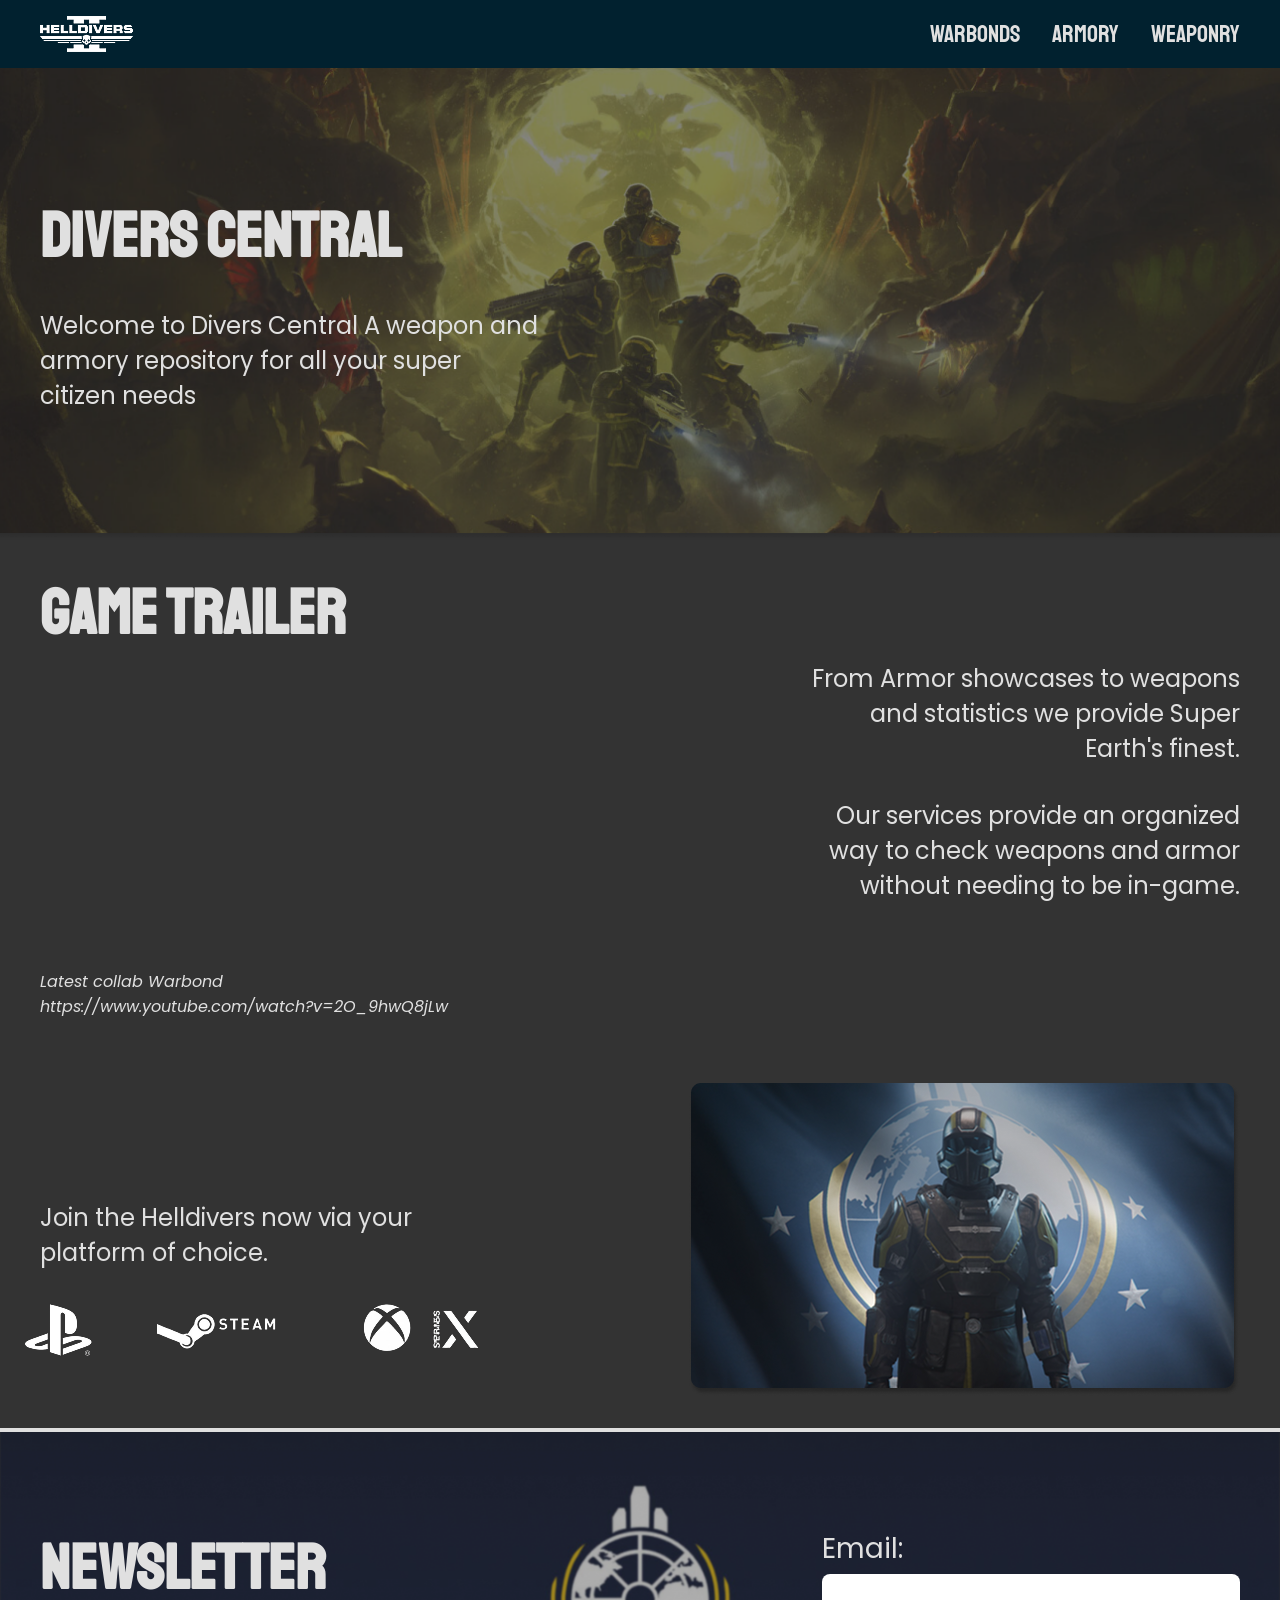
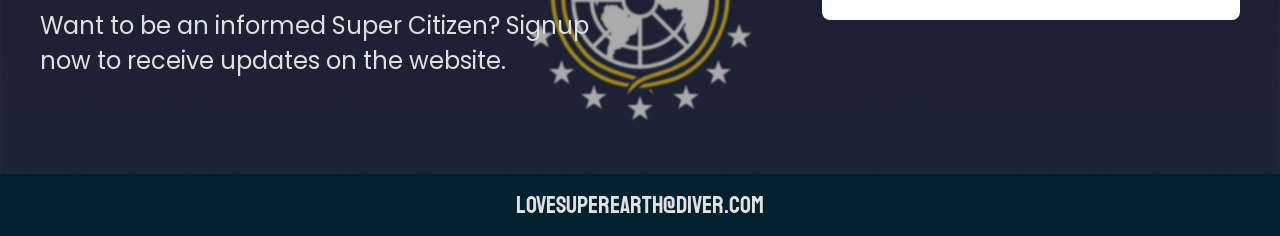
==== index.html @ d5bca403 "feat: index.html" ====
<!doctype html>
<html lang="en">
  <head>
    <meta charset="UTF-8" />
    <meta http-equiv="X-UA-Compatible" content="IE=edge" />
    <meta name="viewport" content="width=device-width, initial-scale=1" />
    <title>Divers Central</title>
    <link rel="stylesheet" href="./css/styles.css" />
  </head>
  <body>
    <header class="header">
      <div class="header__container">
        <img class="header__logo" src="./img/logo.png" />
        <nav class="header__nav">
          <ul class="header__list">
            <li class="header__list-item">
              <a class="header__link" href="./warbonds">WARBONDS</a>
            </li>
            <li class="header__list-item">
              <a class="header__link" href="./armory">ARMORY</a>
            </li>
            <li class="header__list-item">
              <a class="header__link" href="./weaponry">WEAPONRY</a>
            </li>
          </ul>
        </nav>
      </div>
    </header>
    <main class="main">
      <section class="hero">
        <div class="hero__container">
          <div class="hero__text">
            <h1 class="hero__heading">DIVERS CENTRAL</h1>
            <p class="hero__description">
              Welcome to Divers Central A weapon and armory repository for all your super citizen needs
            </p>
          </div>
        </div>
      </section>
      <section class="trailer">
        <div class="trailer__container">
          <h2 class="trailer__heading">GAME TRAILER</h2>
          <figure class="trailer__figure">
            <iframe
              class="trailer__iframe"
              width="550"
              height="300"
              src="https://www.youtube.com/embed/2O_9hwQ8jLw?si=bhLtDouCb4Htl7Zl"
              title="YouTube video player"
              frameborder="0"
              allow="accelerometer; autoplay; clipboard-write; encrypted-media; gyroscope; picture-in-picture; web-share"
              referrerpolicy="strict-origin-when-cross-origin"
              allowfullscreen
            ></iframe>
            <figcaption class="trailer__caption">
              <p class="trailer__text">
                From Armor showcases to weapons and statistics we provide Super Earth's finest.
              </p>
              <p class="trailer__text">
                Our services provide an organized way to check weapons and armor without needing to be in-game.
              </p>
            </figcaption>
          </figure>
          <div class="trailer__description">
            Latest collab Warbond<br />
            <a
              class="trailer__link"
              href="https://www.youtube.com/watch?v=2O_9hwQ8jLw"
              target="_blank"
              rel="noreferrer"
            >
              https://www.youtube.com/watch?v=2O_9hwQ8jLw
            </a>
          </div>
        </div>
      </section>
      <section class="platform">
        <div class="platform__container">
          <figure class="platform__figure">
            <img class="platform__image" src="./img/john-helldiver.png" alt="John Helldivers" />
            <figcaption class="platform__figcaption">
              <p class="platform__text">Join the Helldivers now via your platform of choice.</p>
              <ul class="platform__list">
                <li class="platform__list-item">
                  <a class="platform__link" href="https://www.playstation.com/en-ph/games/helldivers-2"
                    ><img class="platform__icon" src="./img/dc-ps-logo.png" alt="playstation-logo"
                  /></a>
                </li>
                <li class="platform__list-item">
                  <a class="platform__link" href="https://store.steampowered.com/app/553850/HELLDIVERS_2"
                    ><img class="platform__icon" src="./img/dc-steam-logo.png" alt="playstation-logo"
                  /></a>
                </li>
                <li class="platform__list-item">
                  <a class="platform__link" href="https://www.playstation.com/en-ph/games/helldivers-2"
                    ><img class="platform__icon" src="./img/xbox-logo.png" alt="xbox-logo"
                  /></a>
                </li>
              </ul>
            </figcaption>
          </figure>
        </div>
      </section>
      <section class="newsletter">
        <div class="newsletter__container">
          <div class="newsletter__description">
            <h2 class="newsletter__heading">NEWSLETTER</h2>
            <p class="newsletter__description">
              Want to be an informed Super Citizen? Signup now to receive updates on the website.
            </p>
          </div>
          <form class="newsletter__form">
            <div class="newsletter__field">
              <label class="newsletter__label" for="email">Email: </label>
              <input id="email" class="newsletter__input" />
            </div>
          </form>
        </div>
      </section>
    </main>
    <footer class="footer">
      <div class="footer__container">
        <a class="footer__link" href="mailto:lovesuperearth@diver.com">LOVESUPEREARTH@DIVER.COM</a>
      </div>
    </footer>
  </body>
</html>
---- css/styles.css ----
@import url("https://fonts.googleapis.com/css2?family=Poppins:ital,wght@0,100;0,200;0,300;0,400;0,500;0,600;0,700;0,800;0,900;1,100;1,200;1,300;1,400;1,500;1,600;1,700;1,800;1,900&family=Staatliches&display=swap");

:root {
  --color-helldiverblack-bg: #222323;
  --color-helldivergray: #333333;
  --color-helldiverlightgray: #555555;
  --color-superearthwhite: #e0e0e0;
  --color-superearthblue: #01212f;
  --font-poppins: "Poppins", sans-serif;
  --font-staatliches: "Staatliches", sans-serif;
  --max-width: 1200px;
}

* {
  padding: 0;
  margin: 0;
  gap: 0;
  box-sizing: border-box;
  font-family: var(--font-poppins);
}

body {
  display: flex;
  flex-direction: column;
  align-items: center;
  background-color: var(--color-helldivergray);
}

li {
  list-style-type: none;
}

a {
  text-decoration: none;
  color: inherit;
}

.header {
  display: flex;
  background-color: var(--color-superearthblue);
  color: var(--color-superearthwhite);
  width: 100%;
  justify-content: center;
  align-items: center;
  padding: 1rem 2rem;
}

.header__container {
  display: flex;
  justify-content: space-between;
  width: 100%;
  max-width: var(--max-width);
  align-items: center;
}

.header__list {
  display: flex;
  gap: 2rem;
}

.header__link {
  font-family: var(--font-staatliches);
  font-size: 24px;
}

.main {
  background-color: var(--color-helldivergray);
  color: var(--color-superearthwhite);
  width: 100%;
  display: flex;
  flex-direction: column;
  align-items: center;
}

.hero {
  display: flex;
  color: var(--color-superearthwhite);
  background-image: url("../img/dc-lp-hero.png");
  background-repeat: no-repeat;
  width: 100%;
  padding: 8rem 2rem;
  object-fit: cover;
  background-position: center;
  display: flex;
  justify-content: center;
  align-items: center;
  background-size: cover;
}

.hero__container {
  width: 100%;
  display: flex;
  max-width: var(--max-width);
}

.hero__text {
  display: flex;
  flex-direction: column;
  gap: 2rem;
  width: 100%;
}

.hero__heading {
  font-size: 64px;
  font-family: var(--font-staatliches);
  width: 100%;
}

.hero__description {
  font-size: 24px;
  font-family: var(--font-poppins);
  width: 100%;
  max-width: 500px;
}

.trailer {
  display: flex;
  justify-content: center;
  align-items: center;
  background-color: var(--color-helldivergray);
  color: var(--color-superearthwhite);
  width: 100%;
  padding: 2rem;
}

.trailer__container {
  display: flex;
  flex-direction: column;
  width: 100%;
  max-width: var(--max-width);
  gap: 0.5rem;
}

.trailer__heading {
  font-size: 64px;
  font-family: var(--font-staatliches);
}

.trailer__figure {
  display: flex;
  gap: 4rem;
  justify-content: space-between;
}

.trailer__iframe {
  border-radius: 0.5rem;
}

.trailer__caption {
  font-family: var(--font-poppins);
  font-size: 24px;
  gap: 2rem;
  display: flex;
  flex-direction: column;
  max-width: 450px;
}

.trailer__text {
  text-align: right;
}

.trailer__description {
  font-style: italic;
  font-family: var(--font-poppins);
}

.platform {
  width: 100%;
  display: flex;
  justify-content: center;
  align-items: center;
  padding: 2rem;
}

.platform__container {
  width: 100%;
  display: flex;
  justify-content: center;
  max-width: var(--max-width);
}

.platform__figure {
  display: flex;
  justify-content: space-between;
  width: 100%;
  flex-direction: row-reverse;
  align-items: flex-end;
}

.platform__figcaption {
  display: flex;
  flex-direction: column;
  max-width: 450px;
  width: 100%;
}

.platform__text {
  font-family: var(--font-poppins);
  font-size: 24px;
}

.platform__list {
  display: flex;
  justify-content: center;
  align-items: center;
  gap: 4rem;
}

.newsletter {
  width: 100%;
  display: flex;
  justify-content: center;
  align-items: center;
  background-repeat: no-repeat;
  background-image: url("../img/super-earth-flag.png");
  border-top: 0.25rem solid var(--color-superearthwhite);
  object-fit: contain;
  background-position: center;
  background-size: cover;
  padding: 6rem 2rem;
}

.newsletter__container {
  display: flex;
  width: 100%;
  max-width: var(--max-width);
  justify-content: space-between;
}

.newsletter__heading {
  font-family: var(--font-staatliches);
  font-size: 64px;
}

.newsletter__description {
  font-family: var(--font-poppins);
  font-size: 24px;
  width: 100%;
  max-width: 600px;
}

.newsletter__form {
  display: flex;
}

.newsletter__field {
  display: flex;
  flex-direction: column;
  gap: 0.25rem;
}

.newsletter__label {
  font-family: var(--font-poppins);
  font-size: 28px;
}

.newsletter__input {
  border: 0;
  border-radius: 0.5rem;
  font-size: 20px;
  padding: 0.5rem 1rem;
}

.footer {
  display: flex;
  justify-content: center;
  width: 100%;
  background-color: var(--color-superearthblue);
  color: var(--color-superearthwhite);
  align-items: center;
  padding: 1rem;
}

.footer__container {
  width: 100%;
  max-width: var(--max-width);
  display: flex;
  justify-content: center;
}

.footer__link {
  font-family: var(--font-staatliches);
  font-size: 24px;
}
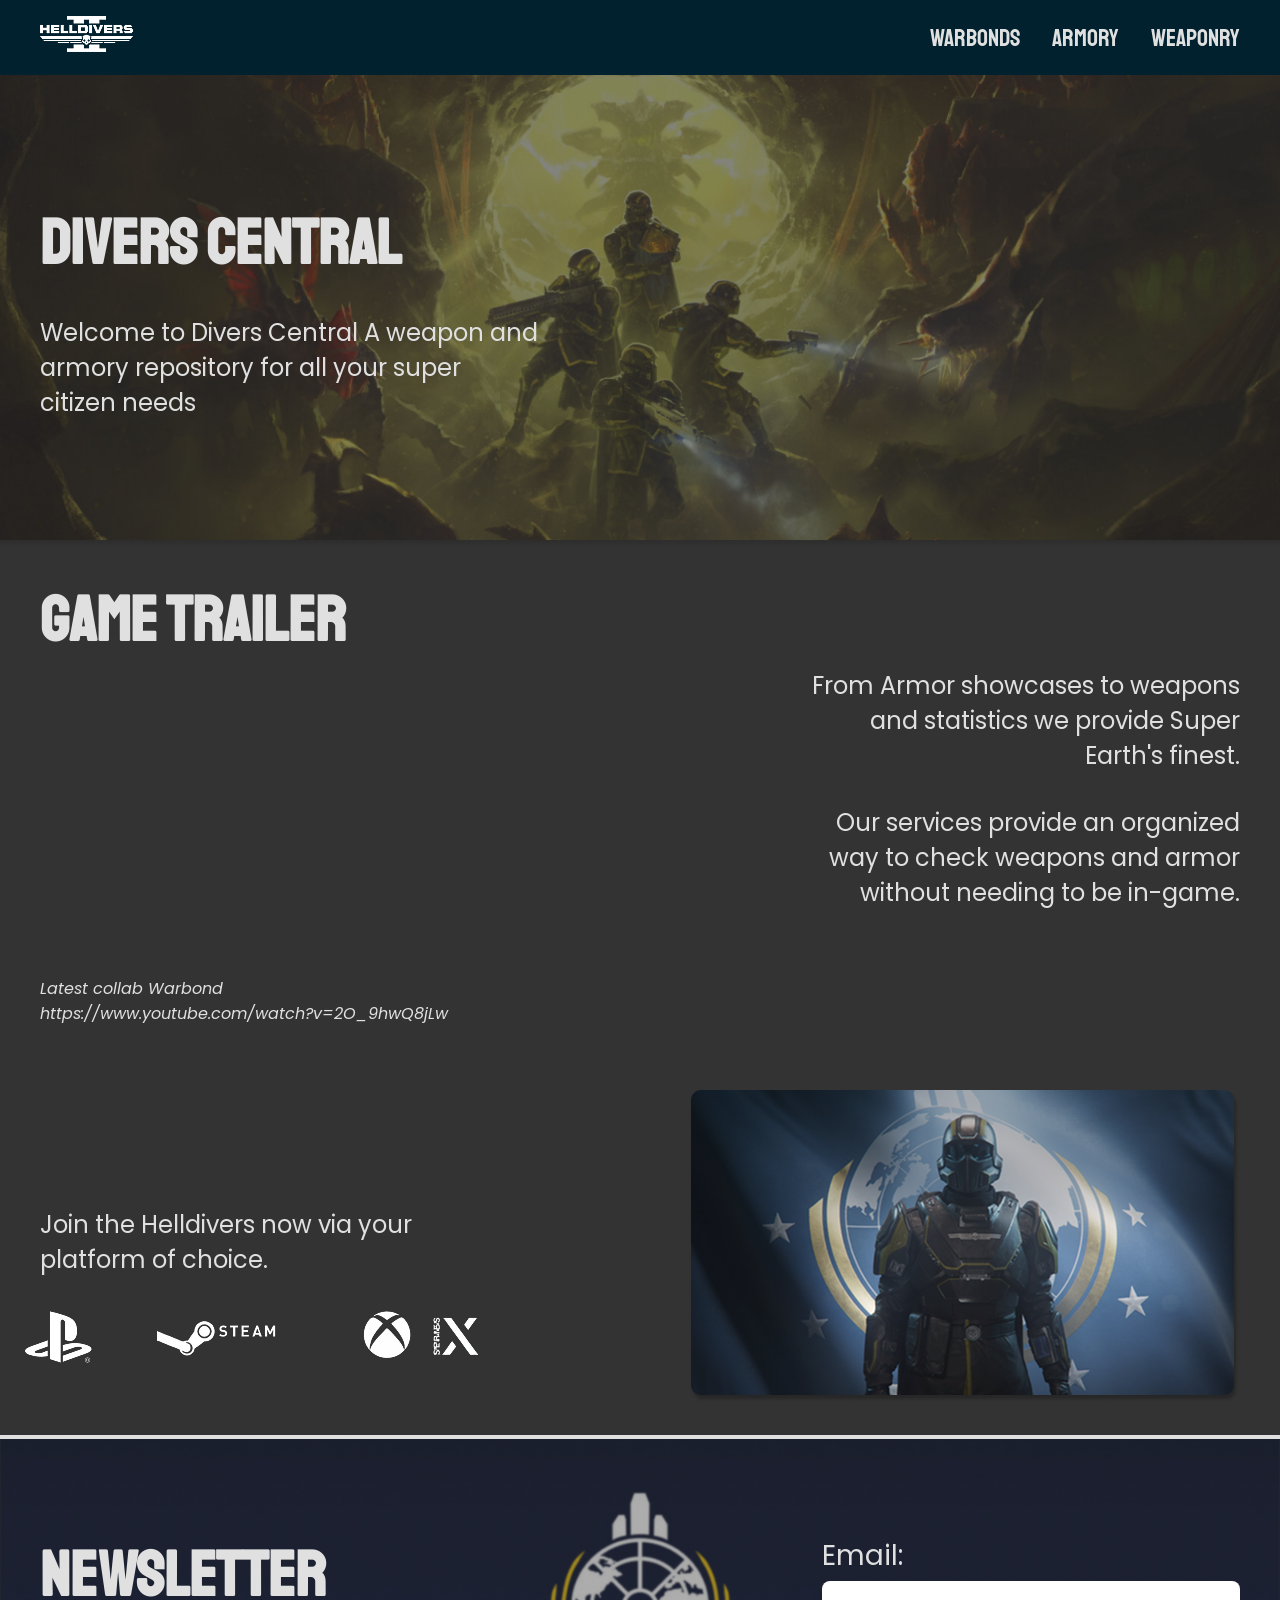
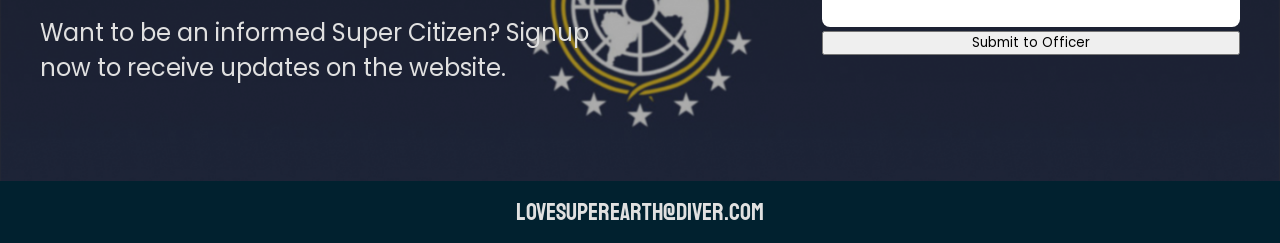
==== commit 08a65f84: "Added all the other missing components (everything)" ====
--- a/index.html
+++ b/index.html
@@ -6,24 +6,32 @@
     <meta name="viewport" content="width=device-width, initial-scale=1" />
     <title>Divers Central</title>
     <link rel="stylesheet" href="./css/styles.css" />
+    <link href="https://fonts.googleapis.com/icon?family=Material+Icons" rel="stylesheet">
+    <link rel="stylesheet" href="https://fonts.googleapis.com/css2?family=Material+Symbols+Outlined:opsz,wght,FILL,GRAD@20..48,100..700,0..1,-50..200&icon_names=close,menu" />
   </head>
   <body>
     <header class="header">
       <div class="header__container">
-        <img class="header__logo" src="./img/logo.png" />
-        <nav class="header__nav">
+        <a class="header__link" href="./index.html"><img class="header__logo" src="./img/logo.png" /></a>
+        <nav class="header__nav" id="nav-pad">
           <ul class="header__list">
             <li class="header__list-item">
-              <a class="header__link" href="./warbonds">WARBONDS</a>
+              <a class="header__link" href="./warbonds.html">WARBONDS</a>
             </li>
             <li class="header__list-item">
-              <a class="header__link" href="./armory">ARMORY</a>
+              <a class="header__link" href="./armory.html">ARMORY</a>
             </li>
             <li class="header__list-item">
-              <a class="header__link" href="./weaponry">WEAPONRY</a>
+              <a class="header__link" href="./weaponry.html">WEAPONRY</a>
             </li>
           </ul>
+          <span class="header__exit material-symbols-outlined" id="erase">
+          close
+          </span>
         </nav>
+        <span class="header__hamburger material-symbols-outlined" id="burgur">
+        menu
+        </span>
       </div>
     </header>
     <main class="main">
@@ -113,6 +121,8 @@
             <div class="newsletter__field">
               <label class="newsletter__label" for="email">Email: </label>
               <input id="email" class="newsletter__input" />
+
+              <button class="newsletter__button" type="submit">Submit to Officer</button>
             </div>
           </form>
         </div>
@@ -123,5 +133,6 @@
         <a class="footer__link" href="mailto:lovesuperearth@diver.com">LOVESUPEREARTH@DIVER.COM</a>
       </div>
     </footer>
+    <script src="./js/script.js"></script>
   </body>
 </html>
--- a/css/styles.css
+++ b/css/styles.css
@@ -6,6 +6,7 @@
   --color-helldiverlightgray: #555555;
   --color-superearthwhite: #e0e0e0;
   --color-superearthblue: #01212f;
+  --color-helldiveryellow: #FFE710;
   --font-poppins: "Poppins", sans-serif;
   --font-staatliches: "Staatliches", sans-serif;
   --max-width: 1200px;
@@ -51,6 +52,14 @@
   width: 100%;
   max-width: var(--max-width);
   align-items: center;
+}
+
+.header__hamburger.material-symbols-outlined{
+  display: none;
+}
+
+.header__exit.material-symbols-outlined {
+  display: none;
 }
 
 .header__list {
@@ -282,3 +291,208 @@
   font-family: var(--font-staatliches);
   font-size: 24px;
 }
+
+/*phone css*/
+@media (max-width: 600px){
+  /*Hero Image changes*/
+  .header {
+    width: 100%;
+  }
+
+  .header__logo {
+    height: 25px;
+    width: auto;
+  }
+
+  .header__hamburger.material-symbols-outlined{
+    display: flex;
+  }
+
+  .header__exit.material-symbols-outlined {
+    display: flex;
+    position: absolute;
+    top: 1rem;
+    left: 1rem;
+  }
+
+  .header__nav {
+    display: flex;
+    top: 0;
+    right: -250px;
+    height: 100vh;
+    width: 100%;
+    max-width: 250px;
+    position: fixed;
+    background-color: var(--color-superearthblue);
+    flex-direction: column;
+    align-items: flex-end;
+    font-size: 3rem;
+    transition: .3s ease;
+    padding: 1rem;
+  }
+
+  .header__link {
+    text-align: right;
+  }
+
+  .header__nav.active {
+    right: 0;
+  }
+
+  .header__list {
+    flex-direction: column;
+    gap: 2rem;
+  }
+
+  .header__list-item {
+    display: flex;
+    justify-content: flex-end;
+    font-size: 24px;
+    width: 100%;
+  }
+
+  .hero {
+    flex-direction: column;
+    width: 100%;
+    max-height: 350px;
+  }
+
+  .hero__container {
+    align-items: center;
+    text-align: center;
+    gap: 1em;
+  }
+
+  .hero__text {
+    gap: 0.1rem;
+  }
+
+  .hero__heading {
+    font-size: 32px;
+  }
+
+  .hero__description {
+    font-size: 16px;
+  }
+  
+  .body {
+    display: flex;
+    flex-direction: column;
+    align-items: center;
+  }
+
+  .trailer__container{
+    align-items: center;
+  }
+
+  .trailer__heading {
+    text-align: center;
+    font-size: 32px;
+  }
+
+  .trailer__iframe {
+    width: 100%;
+  }
+
+  .trailer__figure {
+    flex-direction: column-reverse;
+  }
+
+  .trailer__text{
+    text-align: center;
+    font-size: 16px;
+  }
+
+  .trailer__description {
+    text-align: center;
+    font-size: 12px;
+  }
+
+  .platform {
+    flex-direction: column;
+    justify-content: center;
+  }
+
+  .platform__container{
+    text-align: center;
+    align-items: center;
+  }
+
+  .platform__figure {
+    justify-content: center ;
+    align-items: center;
+  }
+
+  .platform__text {
+    text-align: center;
+    align-items: center;
+    font-size: 16px;
+  }
+  
+  .platform__image {
+    display: none;
+  }
+  
+  .platform__list {
+    gap: 1.5em;
+  }
+
+  .platform__icon {
+    height: 40px;
+    width: auto;
+  }
+
+  .newsletter {
+    flex-direction: column;
+    max-height: 500px;
+  }
+
+  .newsletter__container {
+    flex-direction: column;
+  }
+
+  .newsletter__heading {
+    font-size: 32px;
+  }
+
+  .newsletter__description {
+    font-size: 16px;
+  }
+
+  .newsletter__label {
+    font-size: 24px;
+  }
+
+  .newsletter__form {
+    gap: 2rem;
+  }
+}
+
+@media (max-width: 1200px) {
+  .platform__image {
+    display: none;
+  }
+
+  .trailer__figure {
+    align-items: center;
+    flex-direction: column;
+  }
+
+  .trailer__container {
+    align-items: center;
+  }
+
+  .trailer__text{
+    text-align: center;
+  }
+
+  .trailer__description {
+    text-align: center;
+  }
+
+  .platform__figure {
+    justify-content: center ;
+    align-items: center;
+    text-align: center;
+  }
+}
